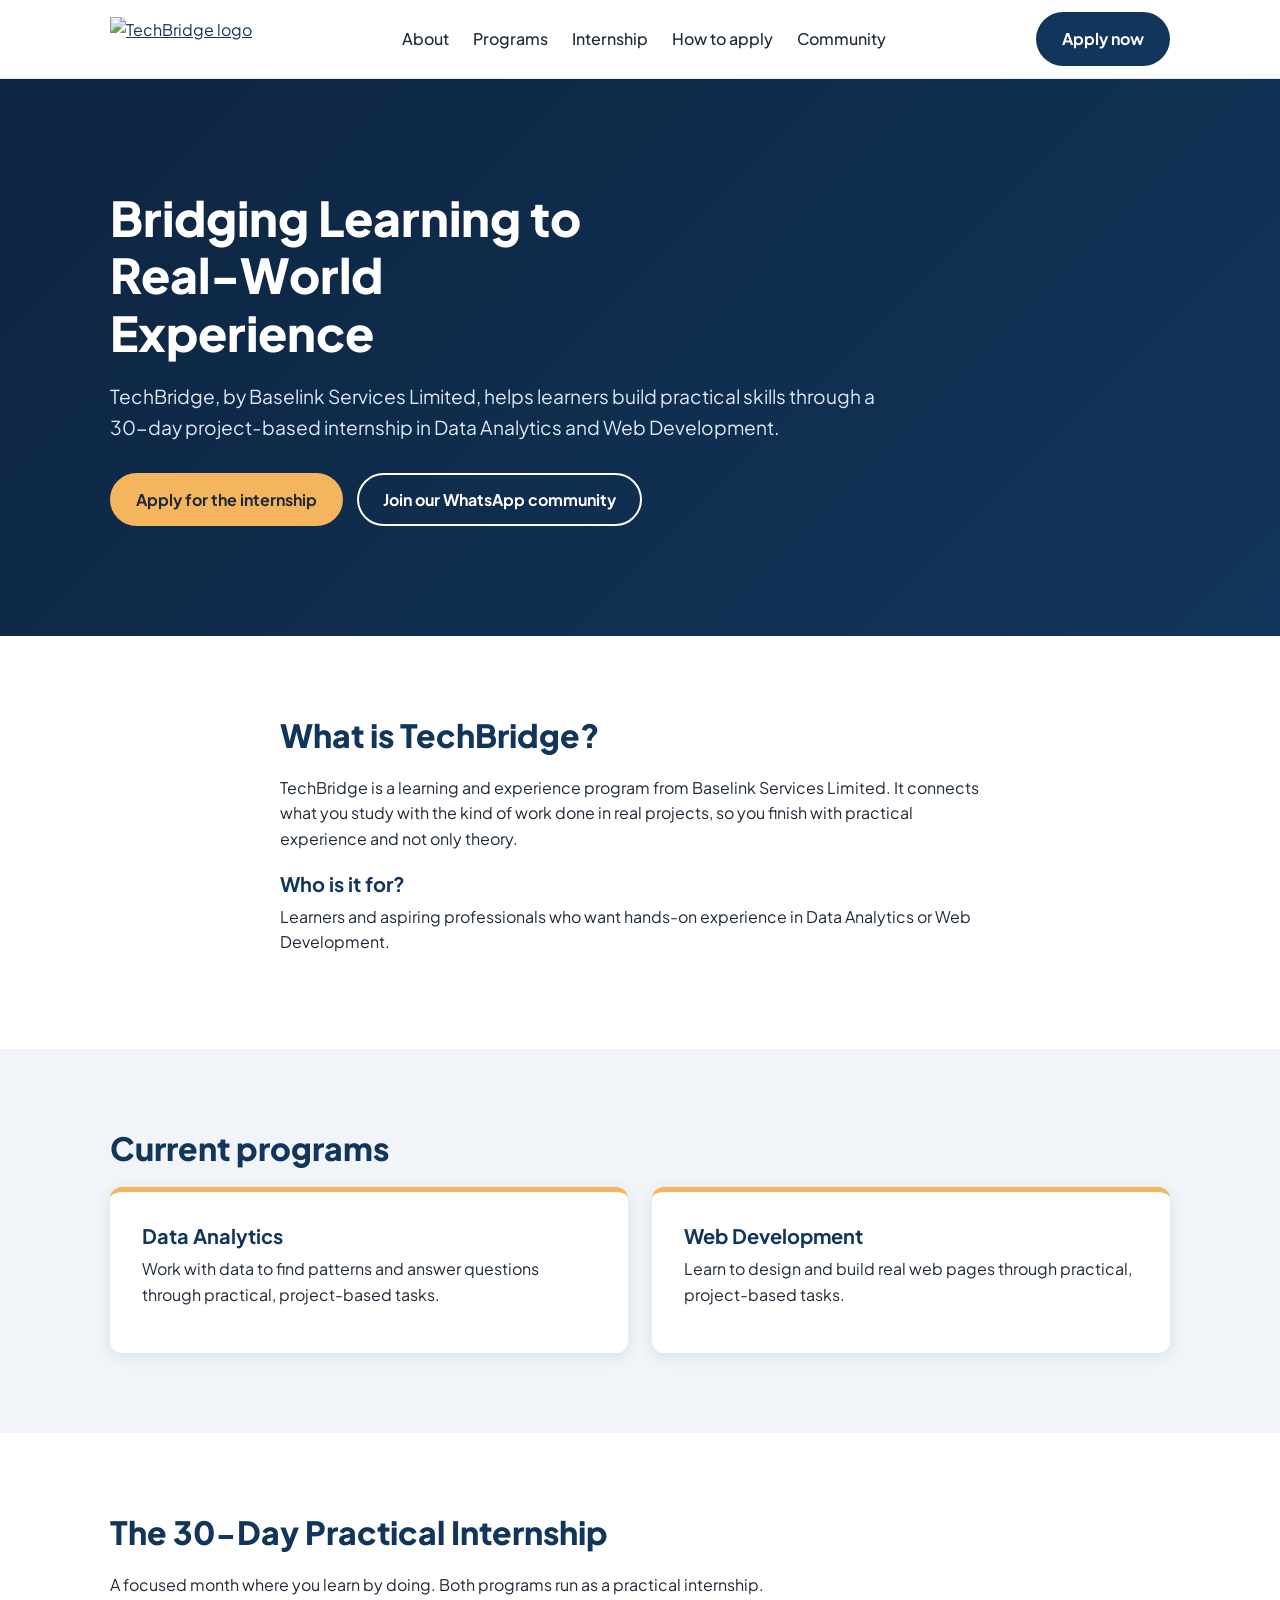
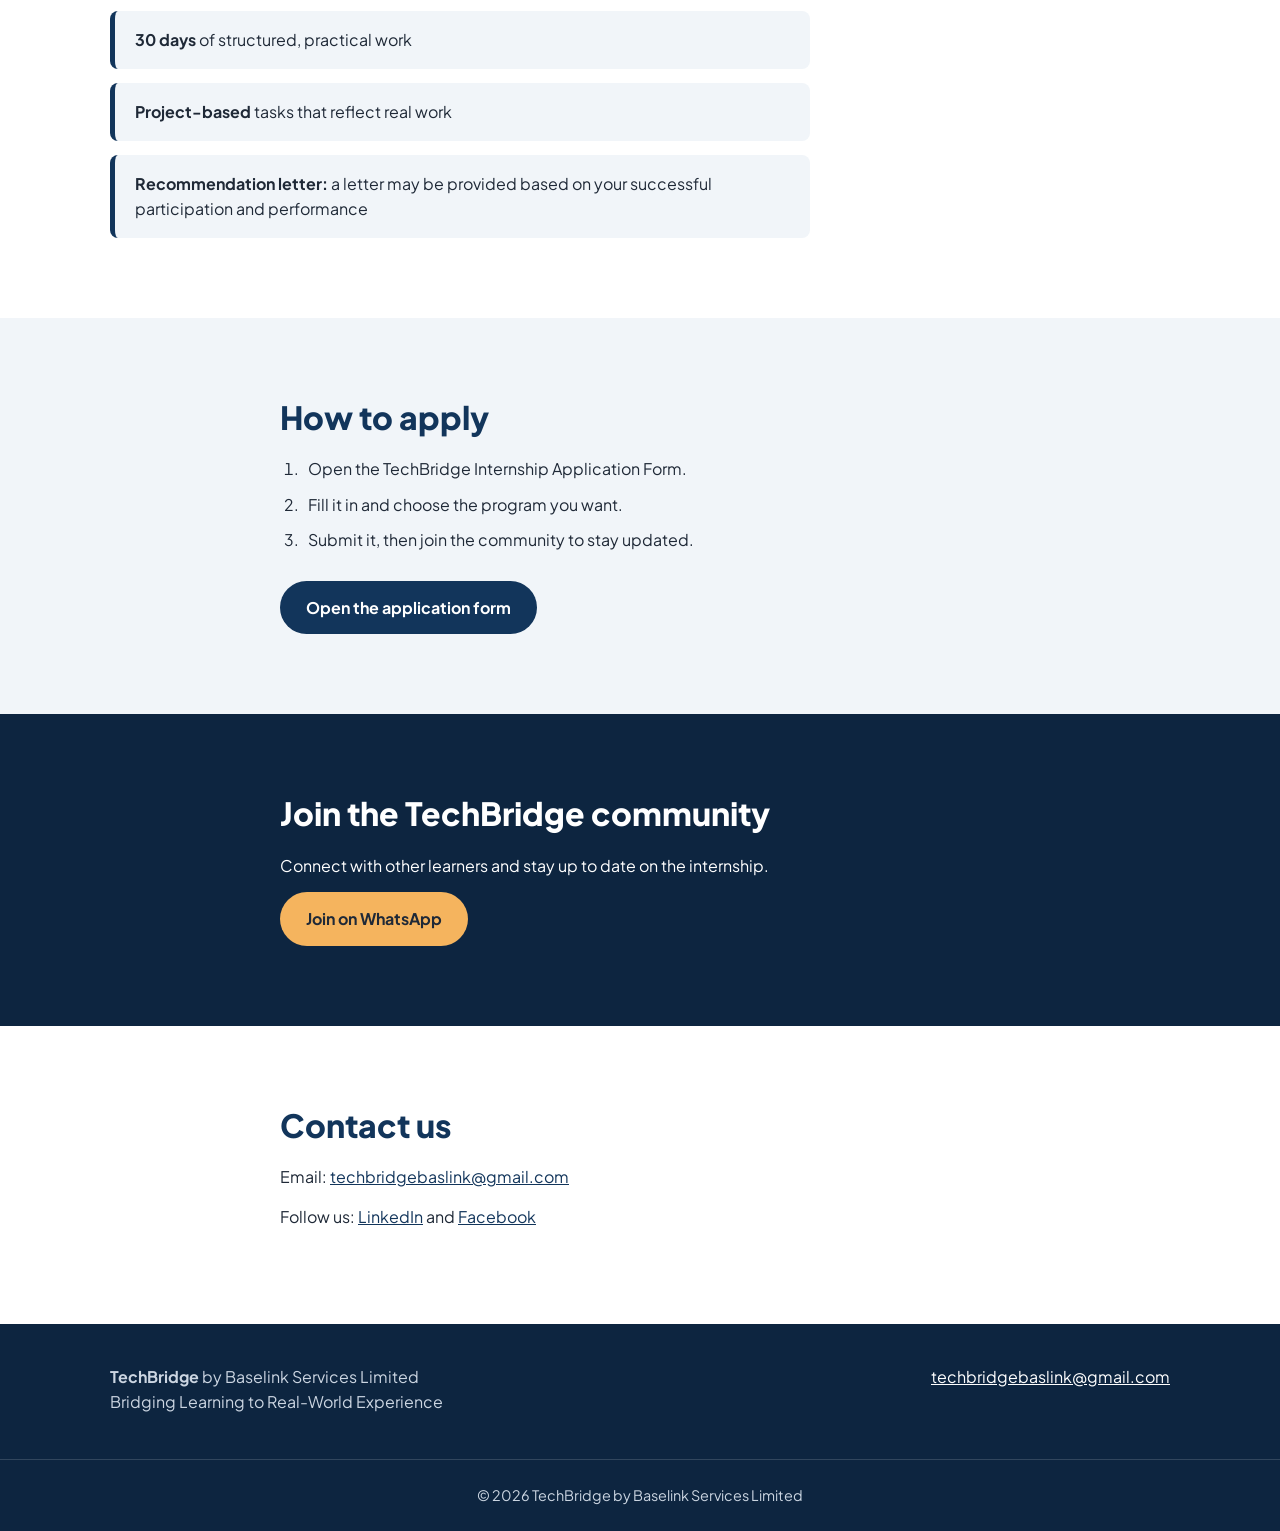
==== index.html @ 536989f1 "Add files via upload" ====
<!DOCTYPE html>
<html lang="en">
    <head>
        <meta charset="UTF-8">
        <!--This line makes the page fit different screens ranging from laptops, tablets and phones. Do not remove by mistake. -->
        <meta name="viewport" content="width=device-width, initial-scale=1">
        <title>TechBridge | Transforming Learning into Real-World Experience</title>
        <meta name="description" content="TechBridge by Baselink Services Limited offers several Opportunities in Web development and Data Analysis. Currently, hosting the 2026 TechBridge Internship offer for 30-days">


        <!--Google Font: one family, several weights-->
        <link rel="preconnect" href="https://fonts.googleapis.com">
        <link rel="preconnect" href="https://fonts.gstatic.com" crossorigin>
        <link href="https://fonts.googleapis.com/css2?family=Plus+Jakarta+Sans:wght@400;500;700&800display=swap" rel="stylesheet">

        <!--Connects your CSS file below-->
        <link rel="stylesheet" href="style.css"
    </head>
    <body>

        <!-- ========== 1. HEADER / NAVIGATION ========== -->
         <header class="site-header">
            <div class="container header-inner">
                <a href="#top" class="brand">
                    <!-- Your logo from the images folder.Rename the file if needed. -->
                    <img src="images/logo.png" alt="TechBridge logo" class="logo">
                </a>
                <nav aria-label="Main navigation">
                    <ul class="nav-links">
                        <li><a href="#about">About</a></li>
                        <li><a href="#programs">Programs</a></li>
                        <li><a href="#internship">Internship</a></li>
                        <li><a href="#apply">How to apply</a></li>
                        <li><a href="#community">Community</a></li>
                    </ul>
                </nav>
            </nav>
            <!-- TODO: paste the official application form link in href -->
            <a href="https://forms.gle/8EbdSy5ttGfLZfjv5?utm_source=chatgpt.com" class="btn btn-primary" target="_blank" rel="noopener">Apply now</a>
          </div>
        </header>
      
        <main id="top">
      
          <!-- ========== 2. HERO ========== -->
          <section class="hero">
            <div class="container hero-inner">
              <h1>Bridging Learning to Real-World Experience</h1>
              <p class="lead">
                TechBridge, by Baselink Services Limited, helps learners build practical skills
                through a 30-day project-based internship in Data Analytics and Web Development.
              </p>
              <div class="hero-actions">
                <a href="https://forms.gle/8EbdSy5ttGfLZfjv5?utm_source=chatgpt.com" class="btn btn-accent" target="_blank" rel="noopener">Apply for the internship</a>
                <a href="https://chat.whatsapp.com/FqpBvYS4oaK32cXDxc8JIS?utm_source=chatgpt.com" class="btn btn-outline" target="_blank" rel="noopener">Join our WhatsApp community</a>
              </div>
            </div>
          </section>
      
          <!-- ========== 3. ABOUT ========== -->
          <section id="about" class="section">
            <div class="container narrow">
              <h2>What is TechBridge?</h2>
              <p>
                TechBridge is a learning and experience program from Baselink Services Limited.
                It connects what you study with the kind of work done in real projects,
                so you finish with practical experience and not only theory.
              </p>
              <h3>Who is it for?</h3>
              <p>
                Learners and aspiring professionals who want hands-on experience in
                Data Analytics or Web Development.
              </p>
            </div>
          </section>
      
          <!-- ========== 4. PROGRAMS ========== -->
          <section id="programs" class="section section-alt">
            <div class="container">
              <h2>Current programs</h2>
              <div class="cards">
                <article class="card">
                  <h3>Data Analytics</h3>
                  <p>Work with data to find patterns and answer questions through practical, project-based tasks.</p>
                </article>
                <article class="card">
                  <h3>Web Development</h3>
                  <p>Learn to design and build real web pages through practical, project-based tasks.</p>
                </article>
              </div>
            </div>
          </section>
      
          <!-- ========== 5. INTERNSHIP ========== -->
          <section id="internship" class="section">
            <div class="container">
              <h2>The 30-Day Practical Internship</h2>
              <p class="intro">
                A focused month where you learn by doing. Both programs run as a practical internship.
              </p>
              <ul class="benefits">
                <li><strong>30 days</strong> of structured, practical work</li>
                <li><strong>Project-based</strong> tasks that reflect real work</li>
                <li><strong>Recommendation letter:</strong> a letter may be provided based on your successful participation and performance</li>
              </ul>
            </div>
          </section>
      
          <!-- ========== 6. HOW TO APPLY ========== -->
          <section id="apply" class="section section-alt">
            <div class="container narrow">
              <h2>How to apply</h2>
              <ol class="steps">
                <li>Open the TechBridge Internship Application Form.</li>
                <li>Fill it in and choose the program you want.</li>
                <li>Submit it, then join the community to stay updated.</li>
              </ol>
              <a href="https://forms.gle/8EbdSy5ttGfLZfjv5?utm_source=chatgpt.com" class="btn btn-primary" target="_blank" rel="noopener">Open the application form</a>
            </div>
          </section>
      
          <!-- ========== 7. COMMUNITY ========== -->
          <section id="community" class="section community">
            <div class="container narrow">
              <h2>Join the TechBridge community</h2>
              <p>Connect with other learners and stay up to date on the internship.</p>
              <a href="https://chat.whatsapp.com/FqpBvYS4oaK32cXDxc8JIS?utm_source=chatgpt.com" class="btn btn-accent" target="_blank" rel="noopener">Join on WhatsApp</a>
            </div>
          </section>
      
          <!-- ========== 8. CONTACT ========== -->
          <section id="contact" class="section">
            <div class="container narrow">
              <h2>Contact us</h2>
              <p>Email: <a href="mailto:techbridgebaslink@gmail.com">techbridgebaslink@gmail.com</a></p>
              <p>
                Follow us:
                <a href="https://www.linkedin.com/company/techbridge-services/" target="_blank" rel="noopener">LinkedIn</a>
                and
                <a href="https://www.facebook.com/p/Baselink-Services-100066771475783/" target="_blank" rel="noopener">Facebook</a>
              </p>
            </div>
          </section>
      
        </main>
      
        <!-- ========== 9. FOOTER ========== -->
        <footer class="site-footer">
          <div class="container footer-inner">
            <div>
              <strong>TechBridge</strong> by Baselink Services Limited
              <p>Bridging Learning to Real-World Experience</p>
            </div>
            <p><a href="mailto:techbridgebaslink@gmail.com">techbridgebaslink@gmail.com</a></p>
          </div>
          <p class="copyright">&copy; 2026 TechBridge by Baselink Services Limited</p>
        </footer>
            </div>
         </header>
    </body>
</html>
---- style.css ----
/* ==========================================================
   TECHBRIDGE STYLES
   Tip: change the colors in :root below when logo changes.
   Every color on the page comes from these variables.
   ========================================================== */

   :root {
    --primary: #12355b;      /* deep blue: header text, headings, main buttons */
    --accent: #f5b45e;       /* warm amber: highlight buttons */
    --bg: #ffffff;           /* page background */
    --bg-alt: #f1f5f9;       /* alternate section background */
    --text: #1f2937;         /* body text */
    --muted: #5b6676;        /* softer text */
    --dark: #0d2540;         /* footer and hero background */
    --radius: 12px;
  }
  
  /* ---------- Reset and base ---------- */
  * { box-sizing: border-box; margin: 0; padding: 0; }
  
  html { scroll-behavior: smooth; scroll-padding-top: 80px; }
  
  body {
    font-family: "Plus Jakarta Sans", Arial, sans-serif;
    color: var(--text);
    background: var(--bg);
    line-height: 1.6;
  }
  
  img { max-width: 100%; display: block; }
  a { color: var(--primary); }
  
  h1, h2, h3 { color: var(--primary); line-height: 1.2; }
  h1 { font-size: 3rem; font-weight: 800; }
  h2 { font-size: 2rem; font-weight: 800; margin-bottom: 20px; }
  h3 { font-size: 1.25rem; margin: 20px 0 8px; }
  p  { margin-bottom: 14px; max-width: 65ch; }
  
  /* ---------- Layout helpers ---------- */
  .container { max-width: 1100px; margin: 0 auto; padding: 0 20px; }
  .narrow    { max-width: 760px; }
  .section   { padding: 80px 0; }
  .section-alt { background: var(--bg-alt); }
  
  /* ---------- Buttons ---------- */
  .btn {
    display: inline-block;
    padding: 12px 24px;
    border-radius: 999px;
    font-weight: 700;
    text-decoration: none;
    border: 2px solid transparent;
    transition: transform 0.15s ease, background 0.15s ease;
  }
  .btn:hover { transform: translateY(-2px); }
  .btn-primary { background: var(--primary); color: #fff; }
  .btn-primary:hover { background: #0d2540; }
  .btn-accent  { background: var(--accent); color: #1f2937; }
  .btn-accent:hover { background: #e39a2e; }
  .btn-outline { border-color: #fff; color: #fff; }
  .btn-outline:hover { background: rgba(255, 255, 255, 0.12); }
  
  /* Visible keyboard focus (accessibility) */
  a:focus-visible, .btn:focus-visible {
    outline: 3px solid var(--accent);
    outline-offset: 3px;
  }
  
  /* ---------- Header ---------- */
  .site-header {
    position: sticky;
    top: 0;
    z-index: 10;
    background: #fff;
    border-bottom: 1px solid #e5e7eb;
  }
  .header-inner {
    display: flex;
    align-items: center;
    justify-content: space-between;
    gap: 20px;
    padding-top: 12px;
    padding-bottom: 12px;
  }
  .logo { height: 44px; width: auto; }
  
  .nav-links { display: flex; gap: 24px; list-style: none; }
  .nav-links a {
    text-decoration: none;
    color: var(--text);
    font-weight: 500;
  }
  .nav-links a:hover { color: var(--primary); text-decoration: underline; }
  
  /* ---------- Hero ---------- */
  .hero {
    background: linear-gradient(135deg, var(--dark), var(--primary));
    padding: 110px 0;
  }
  .hero h1 { color: #fff; max-width: 16ch; margin-bottom: 20px; }
  .lead { color: #dbe6f3; font-size: 1.2rem; max-width: 55ch; margin-bottom: 30px; }
  .hero-actions { display: flex; flex-wrap: wrap; gap: 14px; }
  
  /* ---------- Program cards (CSS Grid) ---------- */
  .cards {
    display: grid;
    grid-template-columns: repeat(2, 1fr);
    gap: 24px;
  }
  .card {
    background: #fff;
    padding: 32px;
    border-radius: var(--radius);
    border-top: 5px solid var(--accent);
    box-shadow: 0 4px 16px rgba(18, 53, 91, 0.1);
  }
  .card h3 { margin-top: 0; }
  
  /* ---------- Internship ---------- */
  .benefits { list-style: none; display: grid; gap: 14px; max-width: 700px; }
  .benefits li {
    background: var(--bg-alt);
    padding: 16px 20px;
    border-left: 5px solid var(--primary);
    border-radius: 8px;
  }
  
  /* ---------- How to apply ---------- */
  .steps { margin: 0 0 28px 22px; }
  .steps li { margin-bottom: 10px; padding-left: 6px; }
  
  /* ---------- Community ---------- */
  .community { background: var(--dark); }
  .community h2, .community p { color: #fff; }
  
  /* ---------- Footer ---------- */
  .site-footer { background: var(--dark); color: #cbd5e1; padding-top: 40px; }
  .site-footer a { color: #fff; }
  .footer-inner {
    display: flex;
    justify-content: space-between;
    flex-wrap: wrap;
    gap: 20px;
  }
  .copyright {
    text-align: center;
    padding: 24px 20px;
    margin: 30px 0 0;
    max-width: none;
    border-top: 1px solid rgba(255, 255, 255, 0.15);
    font-size: 0.9rem;
  }
  
  /* ==========================================================
     RESPONSIVE: tablet
     ========================================================== */
  @media (max-width: 900px) {
    h1 { font-size: 2.4rem; }
    .nav-links { gap: 14px; font-size: 0.95rem; }
    .section { padding: 60px 0; }
  }
  
  /* ==========================================================
     RESPONSIVE: mobile
     Menu links are hidden to keep the header clean.
     Logo + Apply button stay visible.
     ========================================================== */
  @media (max-width: 700px) {
    .nav-links { display: none; }
    h1 { font-size: 2rem; }
    h2 { font-size: 1.6rem; }
    .hero { padding: 70px 0; }
    .cards { grid-template-columns: 1fr; }   /* stack cards */
    .hero-actions .btn { width: 100%; text-align: center; }
  }
  
  /* Respect users who turn off motion */
  @media (prefers-reduced-motion: reduce) {
    html { scroll-behavior: auto; }
    .btn { transition: none; }
  }
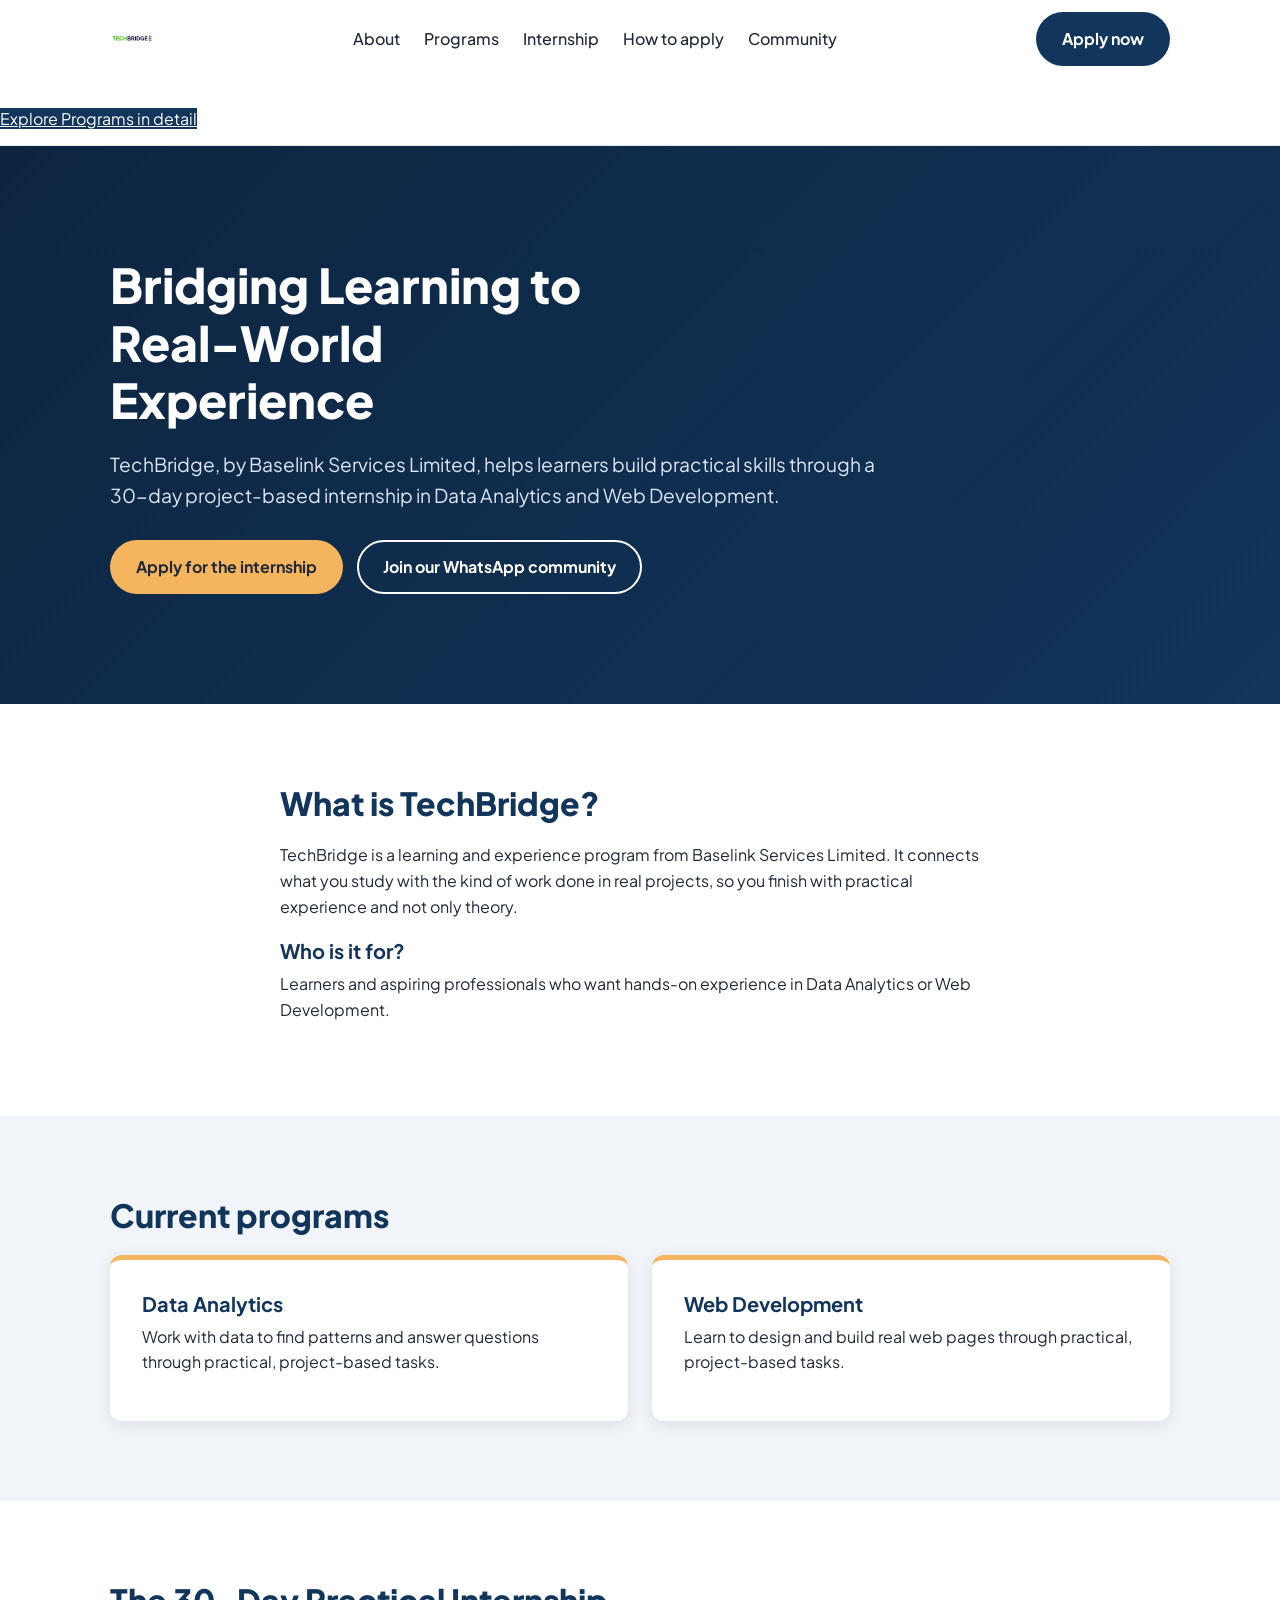
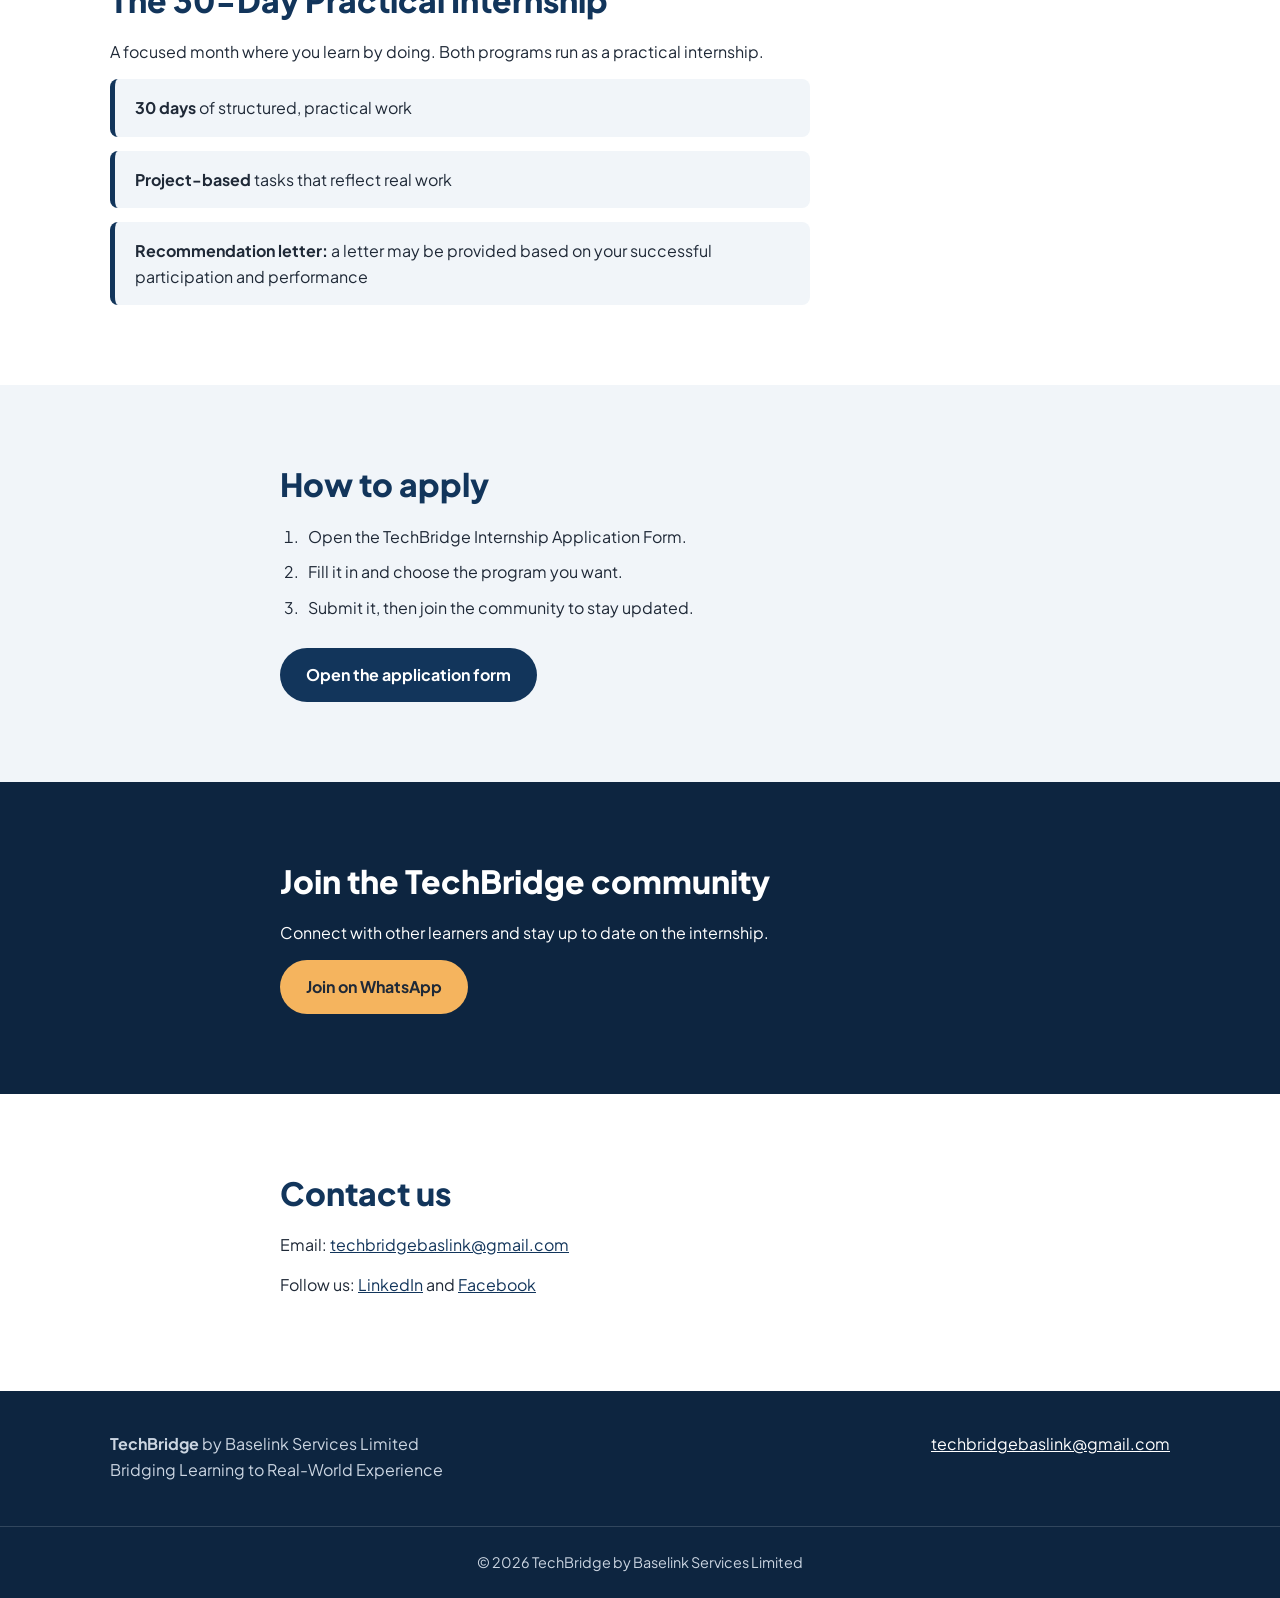
==== commit e71101fd: "Add files via upload" ====
--- a/index.html
+++ b/index.html
@@ -28,7 +28,7 @@
                 <nav aria-label="Main navigation">
                     <ul class="nav-links">
                         <li><a href="#about">About</a></li>
-                        <li><a href="#programs">Programs</a></li>
+                        <li><a href="#programs.html">Programs</a></li>
                         <li><a href="#internship">Internship</a></li>
                         <li><a href="#apply">How to apply</a></li>
                         <li><a href="#community">Community</a></li>
@@ -38,6 +38,7 @@
             <!-- TODO: paste the official application form link in href -->
             <a href="https://forms.gle/8EbdSy5ttGfLZfjv5?utm_source=chatgpt.com" class="btn btn-primary" target="_blank" rel="noopener">Apply now</a>
           </div>
+          <p style="margin-top:28px"><a href="programs.html" class="btn-primary">Explore Programs in detail</a></p>
         </header>
       
         <main id="top">
--- a/style.css
+++ b/style.css
@@ -179,4 +179,91 @@
     html { scroll-behavior: auto; }
     .btn { transition: none; }
   }
+
+  /* ==========================================================
+   TASK 2 ADDITIONS: paste this at the BOTTOM of style.css
+   (below everything from Task 1). It reuses your colors.
+   ========================================================== */
+
+/* Highlights the current page in the menu */
+.nav-links a.active {
+  color: var(--primary);
+  font-weight: 700;
+  border-bottom: 3px solid var(--accent);
+}
+
+/* Programs page hero is a little shorter than the homepage hero */
+.page-hero { padding: 80px 0; }
+.page-hero h1 { max-width: 20ch; }
+
+/* ---------- Program blocks ----------
+   Two columns on desktop: description left, skills right.
+   Each program gets its own accent color so they are easy to tell apart. */
+.program {
+  display: grid;
+  grid-template-columns: 1fr 1fr;
+  gap: 40px;
+  align-items: start;
+  padding-left: 28px;
+  border-left: 8px solid var(--primary);
+}
+.program-wd { border-left-color: var(--accent); }
+
+.tagline {
+  font-size: 1.15rem;
+  font-weight: 700;
+  color: var(--primary);
+  margin-bottom: 12px;
+}
+.program-skills h3 { margin-top: 0; }
+
+/* Skill "chips" */
+.skill-list {
+  list-style: none;
+  display: flex;
+  flex-wrap: wrap;
+  gap: 10px;
+  margin-bottom: 28px;
+}
+.skill-list li {
+  background: #fff;
+  border: 2px solid var(--primary);
+  color: var(--primary);
+  padding: 8px 16px;
+  border-radius: 999px;
+  font-weight: 500;
+}
+.program-wd .skill-list li { border-color: var(--accent); }
+.section-alt .skill-list li { background: #fff; }
+
+/* ---------- Comparison table ---------- */
+.table-wrap { overflow-x: auto; }   /* scrolls sideways on tiny screens only */
+.compare {
+  width: 100%;
+  border-collapse: collapse;
+  background: #fff;
+  border-radius: var(--radius);
+  overflow: hidden;
+  box-shadow: 0 4px 16px rgba(18, 53, 91, 0.1);
+}
+.compare th, .compare td {
+  padding: 16px 18px;
+  text-align: left;
+  vertical-align: top;
+  border-bottom: 1px solid #e5e7eb;
+}
+.compare thead th { background: var(--primary); color: #fff; }
+.compare tbody th { color: var(--primary); width: 22%; }
+
+/* ---------- Tablet ---------- */
+@media (max-width: 900px) {
+  .program { grid-template-columns: 1fr; gap: 20px; }
+}
+
+/* ---------- Mobile ---------- */
+@media (max-width: 700px) {
+  .program { padding-left: 18px; border-left-width: 6px; }
+  .compare { min-width: 520px; }       /* keeps columns readable; table scrolls */
+  .page-hero { padding: 60px 0; }
+}
   
